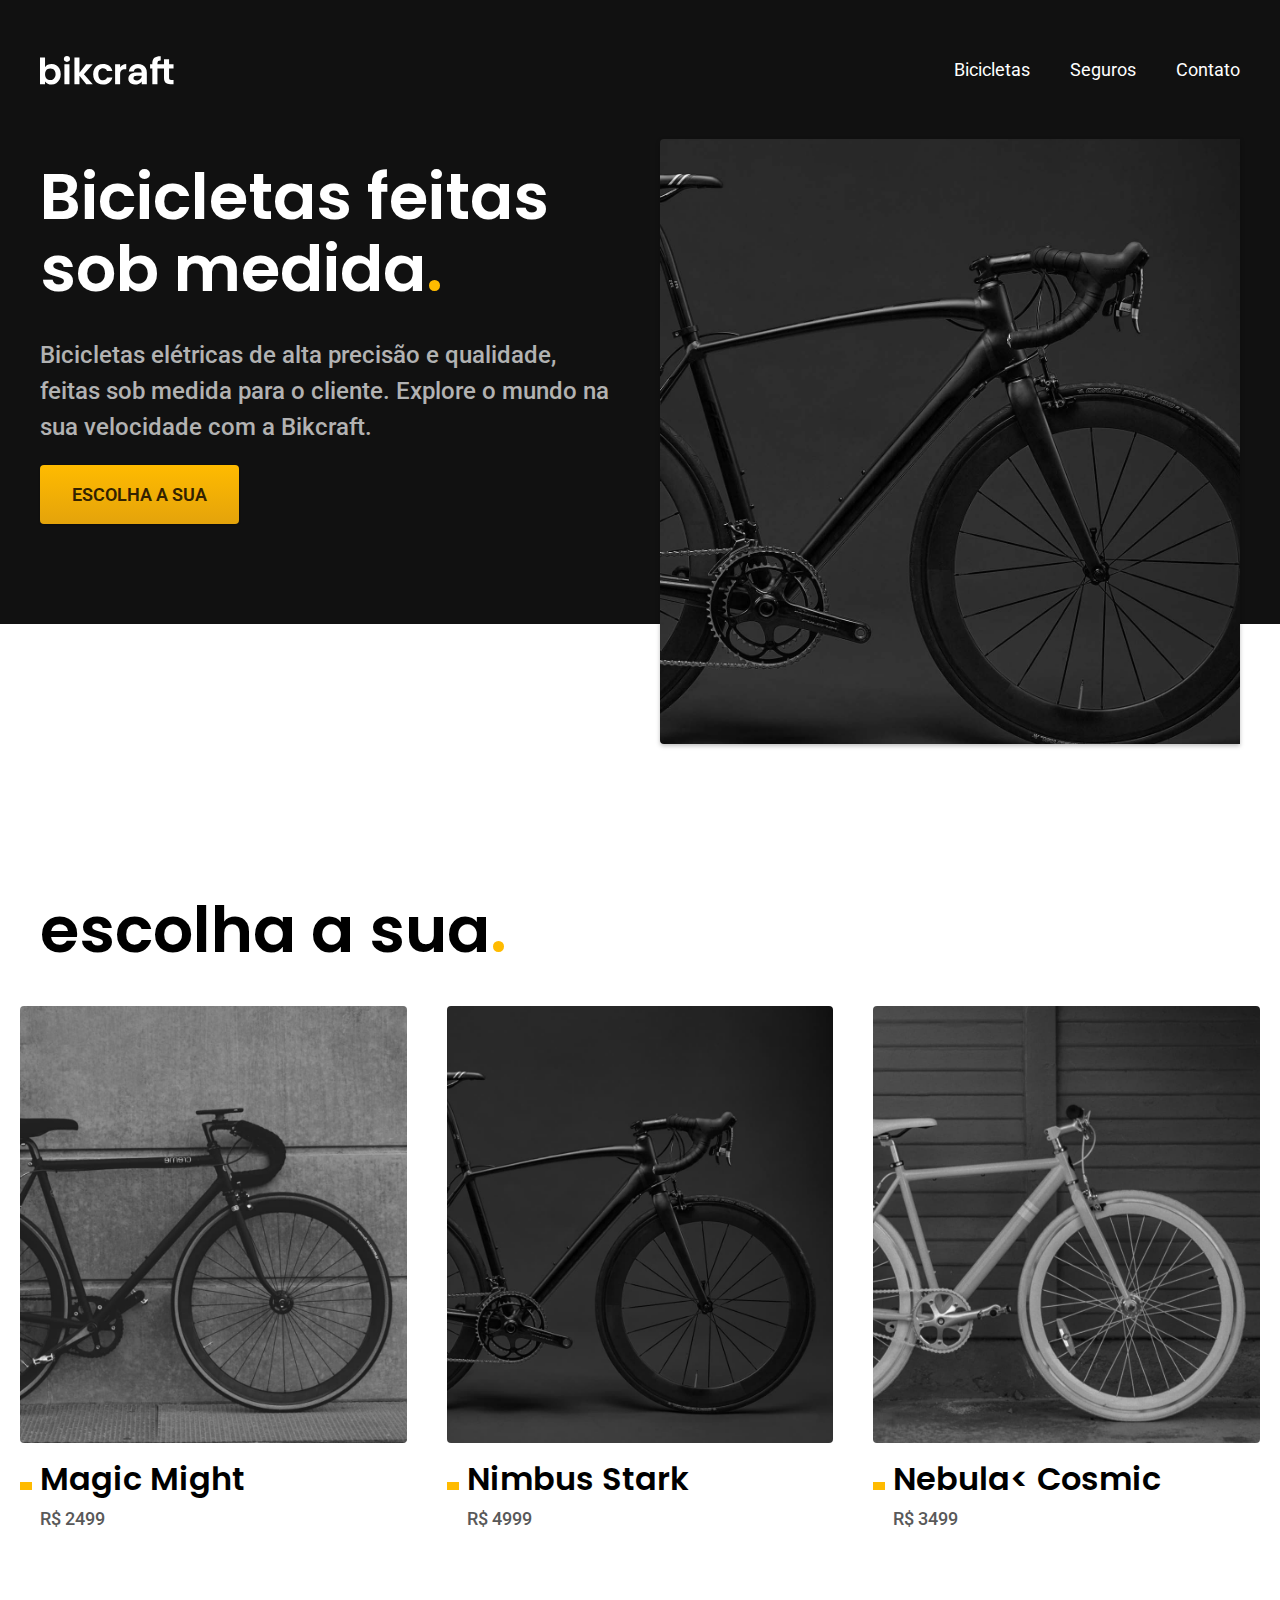
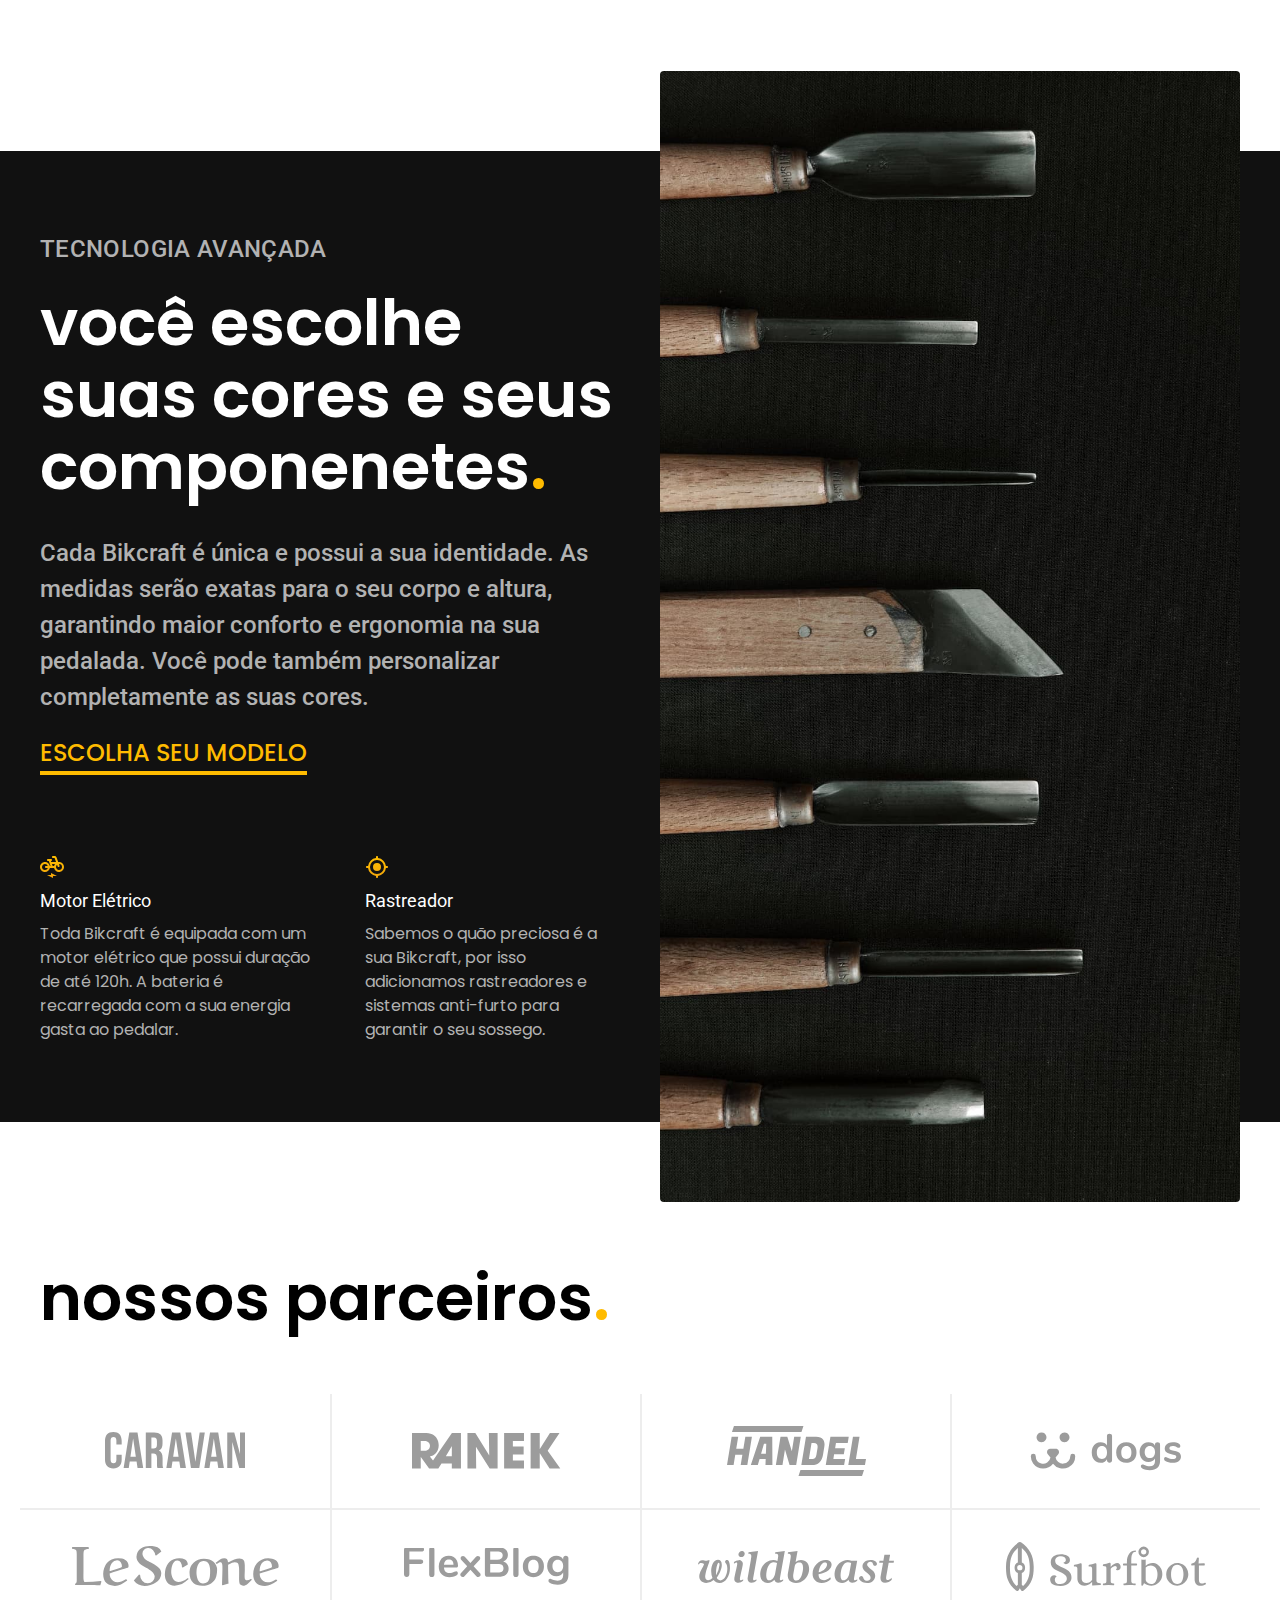
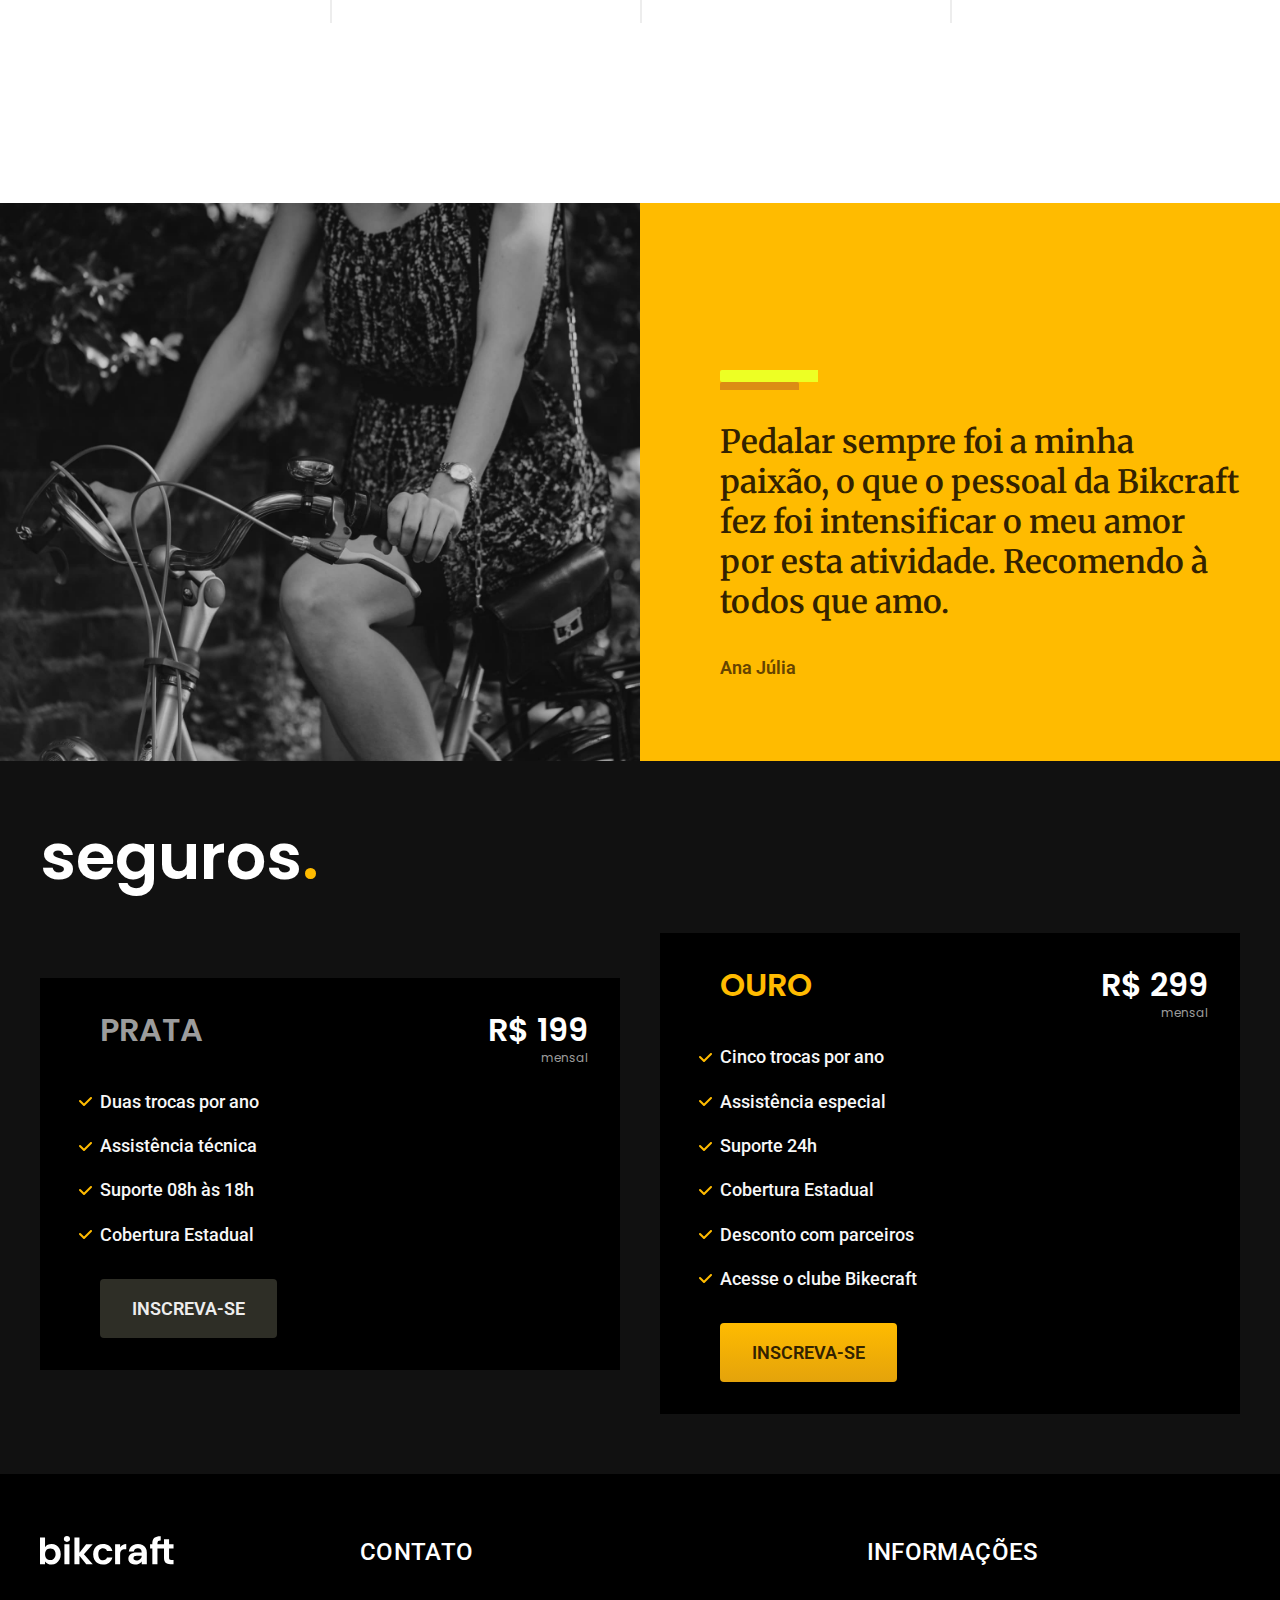
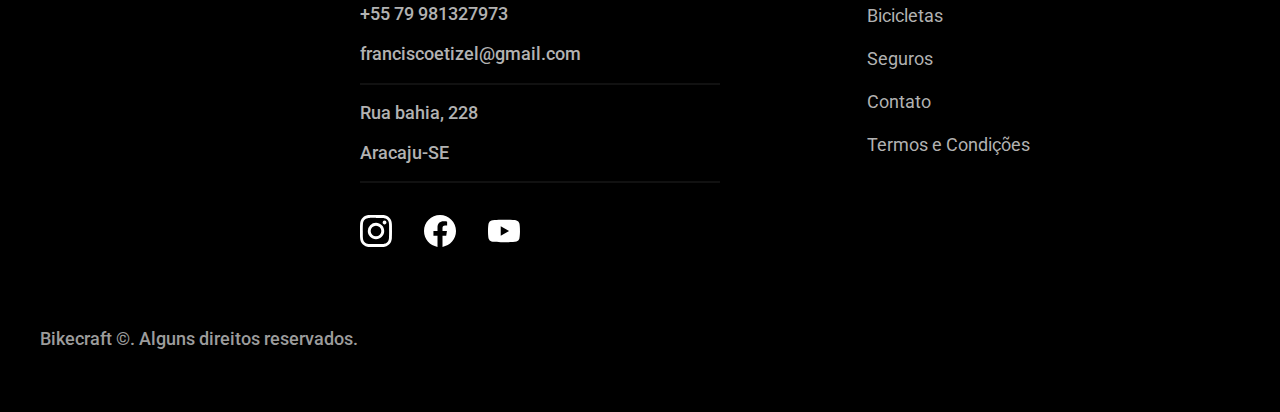
==== index.html @ a9f269d3 "bicicletas" ====
<DOCTYPE html>
  <html lang="pt-br">

  <head>
    <meta name="viewport" content="width=device-width, initial-scale 1.0">
    <meta http-equiv="Content-Type" content="text/html;charset=UTF-8">
    <title>Bickcraft - Bicicletas Elétricas</title>
    <meta name="description" content="Bicicletas elétricas de alta precisão e qualidade feitas sob medidas do cliente. Explore o mundo em alta velocidade com a Bickcraft">
    <link rel="preconnect" href="https://fonts.googleapis.com">
    <link rel="preconnect" href="https://fonts.gstatic.com" crossorigin>
    <link href="https://fonts.googleapis.com/css2?family=Fira+Sans&family=Merriweather:ital,wght@1,900&family=Poppins:wght@400;500;600&family=Roboto+Serif:ital,opsz@1,8..144&family=Roboto:wght@400;500&display=swap" rel="stylesheet">
    <link rel="stylesheet" href="./css/style.css">

  </head>

  <body>
    <header class="header-bg">
      <div class="container header">
        <a href="./" class="logo"> <img src="./img/bikcraft.svg" alt="Bickcraft Logo"> </a>
        <nav aria-label="primaria">
          <ul class="header-menu font-1-m cor-0">
            <li><a href="./bicicletas.html">Bicicletas</a></li>
            <li><a href="./seguros. html">Seguros</a></li>
            <li><a href="./contato.html">Contato</a></li>
          </ul>
      </div>
      </nav>
    </header>
    <main class="introducao-bg color-0 font-1-m">
      <div class="container introducao">
        <div class="introducao-conteudo">
          <h1 class="font-1-xxl color-0">Bicicletas feitas sob medida<span class="color-a1">.</span></h1>
          <p class="font-2-l color-5">Bicicletas elétricas de alta precisão e qualidade, feitas sob medida para o cliente. Explore o mundo na sua velocidade com a Bikcraft.</p>

          <a class="botao" href="./bicicletas.html">Escolha a sua</a>
        </div>
        <div>
          <img src="./img/fotos/introducao.jpg" alt="Bicileta eletrica preta">
        </div>
      </div>



    </main>
    <article class="bicicletas-lista">
      <h2 class="container font-1-xxl">escolha a sua<span class="color-a1">.</span></h2>

      <ul class="bicicletas-lista-itemns">
        <li>
          <a href="./css/biciletas/magic.html">
            <img src="./img/bicicletas/magic-home.jpg" alt="Bicicleta preta">
            <h3 class="font-1-xl">Magic Might</h3>
            <span class="font-2-m color-8">R$ 2499</span>
          </a>
        </li>
        <li>
          <a href="./css/biciletas/nimbus.html">
            <img src="./img/bicicletas/nimbus-home.jpg" alt="Bicicleta preta">
            <h3 class="font-1-xl">Nimbus Stark</h3>
            <span class="font-2-m color-8">R$ 4999</span>
          </a>
        </li>
        <li>
          <a href="./css/biciletas/nebula.html">
            <img src="./img/bicicletas/nebula-home.jpg" alt="Bicicleta cinza">
            <h3 class="font-1-xl">Nebula< Cosmic </h3>
                <span class="font-2-m color-8">R$ 3499</span>
          </a>
        </li>

      </ul>
    </article>

    <article class="tecnologia-bg">
      <div class="tecnologia container">
        <div class="tecnologia-conteudo">
          <span class="font-2-l-b color-5">TECNOLOGIA AVANÇADA</span>
          <h2 class="font-1-xxl color-0">você escolhe suas cores e seus componenetes<span class="color-a1">.</span></h2>
          <p class="font-2-l color-5">Cada Bikcraft é única e possui a sua identidade. As medidas serão exatas para o seu corpo e altura, garantindo maior conforto e ergonomia na sua pedalada. Você pode também personalizar completamente as suas cores.
          </p>

          <a class="link" href="./bicicletas-modelo.html">Escolha seu Modelo</a>
          <div class="tecnologia-vantagens">
            <div>
              <img src="./img/icones/eletrica.svg" alt="Elétrica">
              <h3 class="font-1-m color-0">Motor Elétrico</h3>
              <p class="font-2-s color-5">Toda Bikcraft é equipada com um motor elétrico que possui duração de até 120h.
                A bateria é recarregada com a sua energia gasta ao pedalar.</p>
            </div>
            <div>
              <img src="./img/icones/rastreador.svg" alt="Rastreador">
              <h3 class="font-1-m color-0">Rastreador</h3>
              <p class="font-2-s color-5">Sabemos o quão preciosa é a sua Bikcraft, por isso adicionamos rastreadores e sistemas anti-furto para garantir o seu sossego.</p>
            </div>
          </div>
        </div>

        <div class="tecnologia-imagem">
          <img src="./img/fotos/tecnologia.jpg" alt="Tecnologia">
        </div>
      </div>

    </article>

    <section class="parceiros" aria-label="Nossos Parceiros">
      <h2 class=" container font-1-xxl">nossos parceiros<span class="color-a1">.</span></h2>
      <ul>
        <li><img src="./img/parceiros/caravan.svg" alt="caravan"></li>
        <li><img src="./img/parceiros/ranek.svg" alt="caravan"></li>
        <li><img src="./img/parceiros/handel.svg" alt="caravan"></li>
        <li><img src="./img/parceiros/dogs.svg" alt="caravan"></li>
        <li><img src="./img/parceiros/lescone.svg" alt="caravan"></li>
        <li><img src="./img/parceiros/flexblog.svg" alt="caravan"></li>
        <li><img src="./img/parceiros/wildbeast.svg" alt="caravan"></li>
        <li><img src="./img/parceiros/surfbot.svg" alt="caravan"></li>
      </ul>
    </section>

    <section class="depoimento" aria-label="Depoimentos">

      <div>
        <img src="./img/fotos/depoimento.jpg" alt="pessoa pedalando">
      </div>

      <div class="depoimento-conteudo">
        <blockquote class="font-1-xl color-a5 ">
          <p>Pedalar sempre foi a minha paixão, o que o pessoal da Bikcraft fez foi intensificar o meu amor por esta atividade. Recomendo à todos que amo.</p>
        </blockquote>
        <span class="font-1-m-b color-a4">Ana Júlia</span>
      </div>
    </section>

    <article class="seguros-bg" aria-label="Seguros">
      <div class="seguros container">
        <h2 class="font-1-xxl color-0">seguros<span class="color-a1">.</span></h2>
        <div class="seguros-item">
          <h3 class="font-1-xl color-6">PRATA</h3>
          <span class="font-1-xl color-0">R$ 199<span class="font-1-xs color-6"> mensal</span></span>
          <ul class="font-2-m corlor-0">
            <li>Duas trocas por ano</li>
            <li>Assistência técnica</li>
            <li>Suporte 08h às 18h</li>
            <li>Cobertura Estadual</li>
          </ul>
          <a class="botao secundario" href="./orcamento.html">Inscreva-se</a>
        </div>

        <div class="seguros-item">
          <h3 class="font-1-xl color-a1">OURO</h3>
          <span class="font-1-xl color-0">R$ 299<span class="font-1-xs color-6"> mensal</span></span>
          <ul class="font-2-m corlor-0">
            <li>Cinco trocas por ano</li>
            <li>Assistência especial</li>
            <li>Suporte 24h</li>
            <li>Cobertura Estadual</li>
            <li>Desconto com parceiros</li>
            <li>Acesse o clube Bikecraft</li>
          </ul>
          <a class="botao" href="./orcamento.html">Inscreva-se</a>
        </div>
      </div>
    </article>


    <footer class="footer-bg">
      <div class="footer container">
        <img src="./img/bikcraft.svg" alt="Bikecraft">

        <div class="footer-contato">
          <h3 class="font-2-l-b color-0">Contato</h3>
          <ul class="font-2-m color-5">
            <li><a href="tel:+5579981327973">+55 79 981327973</a></li>
            <li><a href="mailto:franciscoetizel@gmail.com">franciscoetizel@gmail.com</a></li>
            <li>Rua bahia, 228</li>
            <li>Aracaju-SE</li>
          </ul>
          <div class="footer-redes">
            <a href="./">
              <img src="./img/redes/instagram.svg" alt="instagram">
            </a>
            <a href="./">
              <img src="./img/redes/facebook.svg" alt="facebook">
            </a>
            <a href="./">
              <img src="./img/redes/youtube.svg" alt="youtube">
            </a>
          </div>
        </div>

        <div class="footer-informacoes">
          <h3 class="font-2-l-b  color-0">Informações</h3>
          <nav>
            <ul class="font-1-m color-5">
              <li><a href="./bicicletas.html">Bicicletas</a></li>
              <li><a href="./seguros. html">Seguros</a></li>
              <li><a href="./contato.html">Contato</a></li>
              <li><a href="./termos.html">Termos e Condições</a></li>
            </ul>
          </nav>
        </div>
        <p class="footer-copy font-2-m color-6">Bikecraft ©. Alguns direitos reservados.</p>

      </div>
    </footer>
  </body>


  </html>
---- css/style.css ----
/* Bicicletas */
@import "./biciletas/bicicletas-lista.css";
@import "./biciletas/bicicletas.css";

/* Global */
@import "./global/global.css";
@import "./global/header.css";
@import "./global/footer.css";

/* Home */
@import "./home/introducao.css";
@import "./home/tecnologia.css";
@import "./home/parceiros.css";
@import "./home/depoimento.css";

/* Utilidades */
@import "./utilidades/componentes.css";
@import "./utilidades/cores.css";
@import "./utilidades/tipografia.css";

/* Seguros */

@import "./seguros/seguros.css";

/* TERMOS E CONDIÇÕES */

@import "./termos/termos.css";
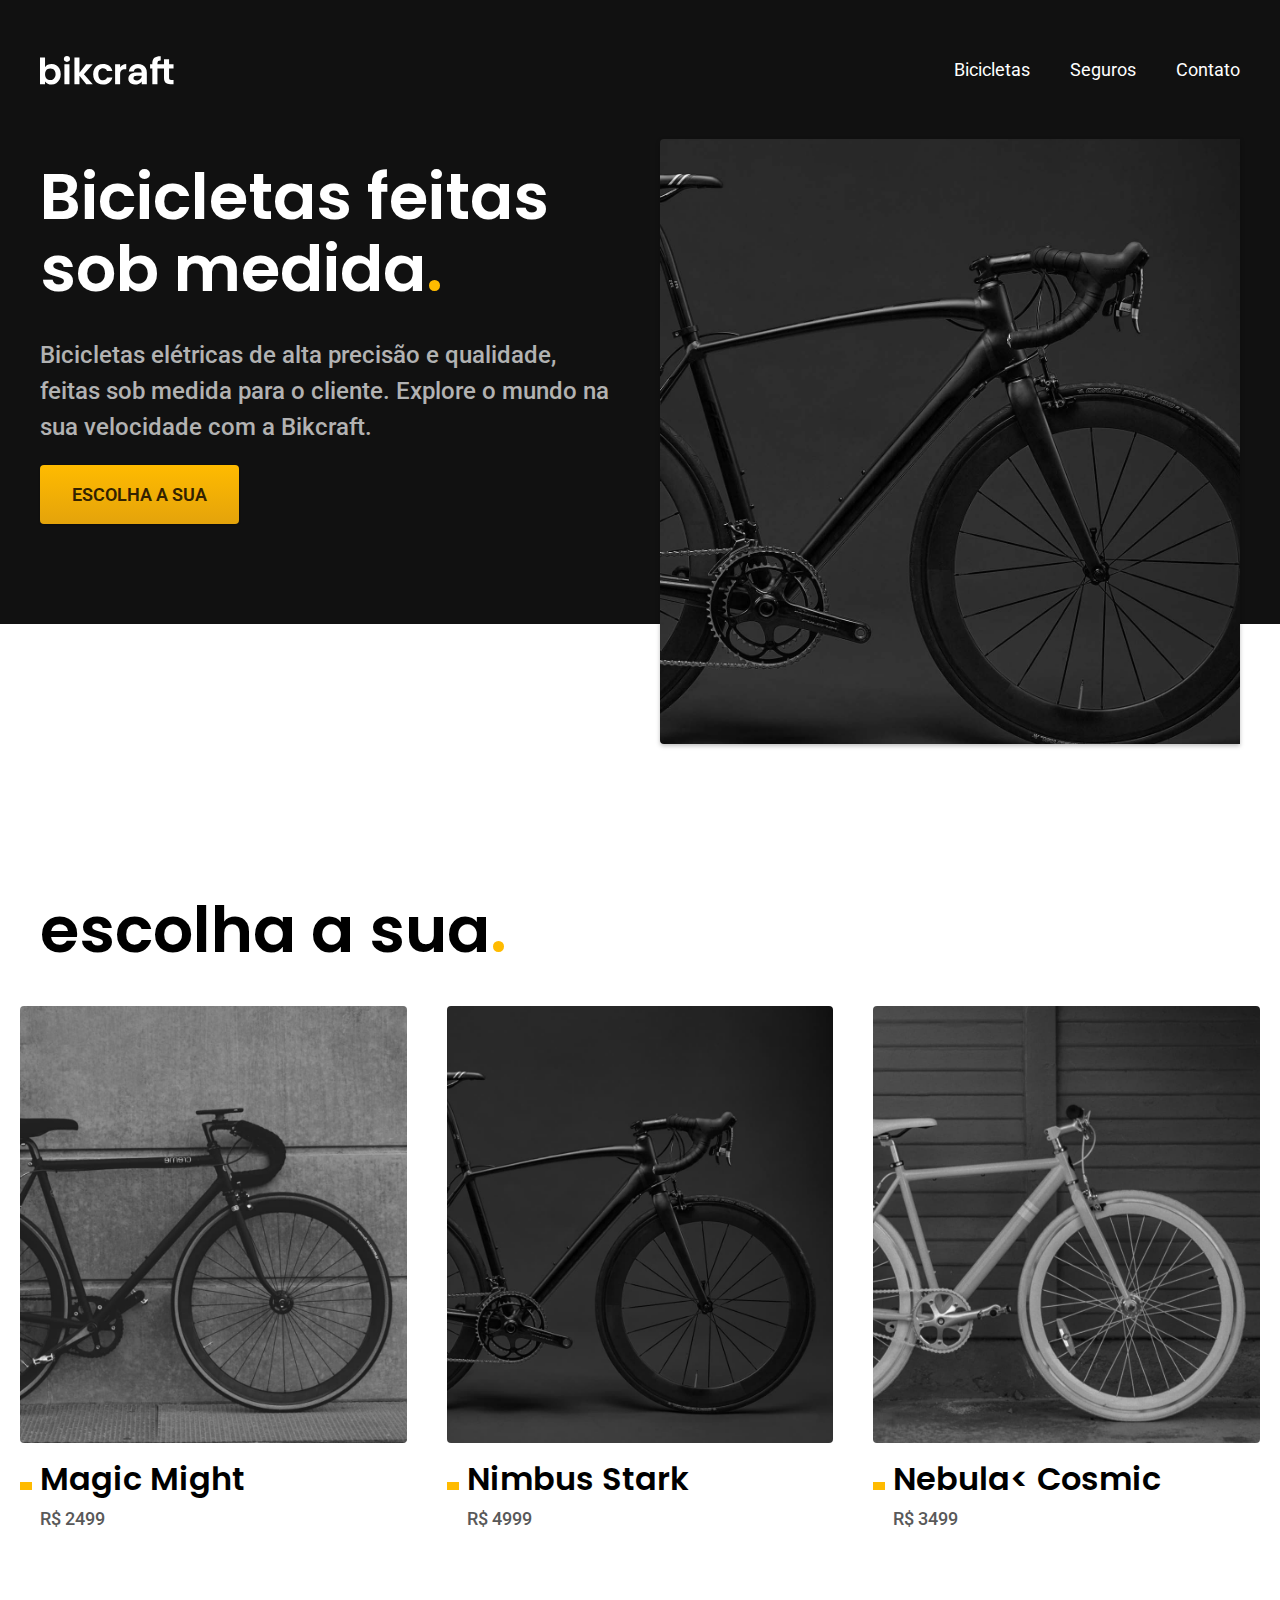
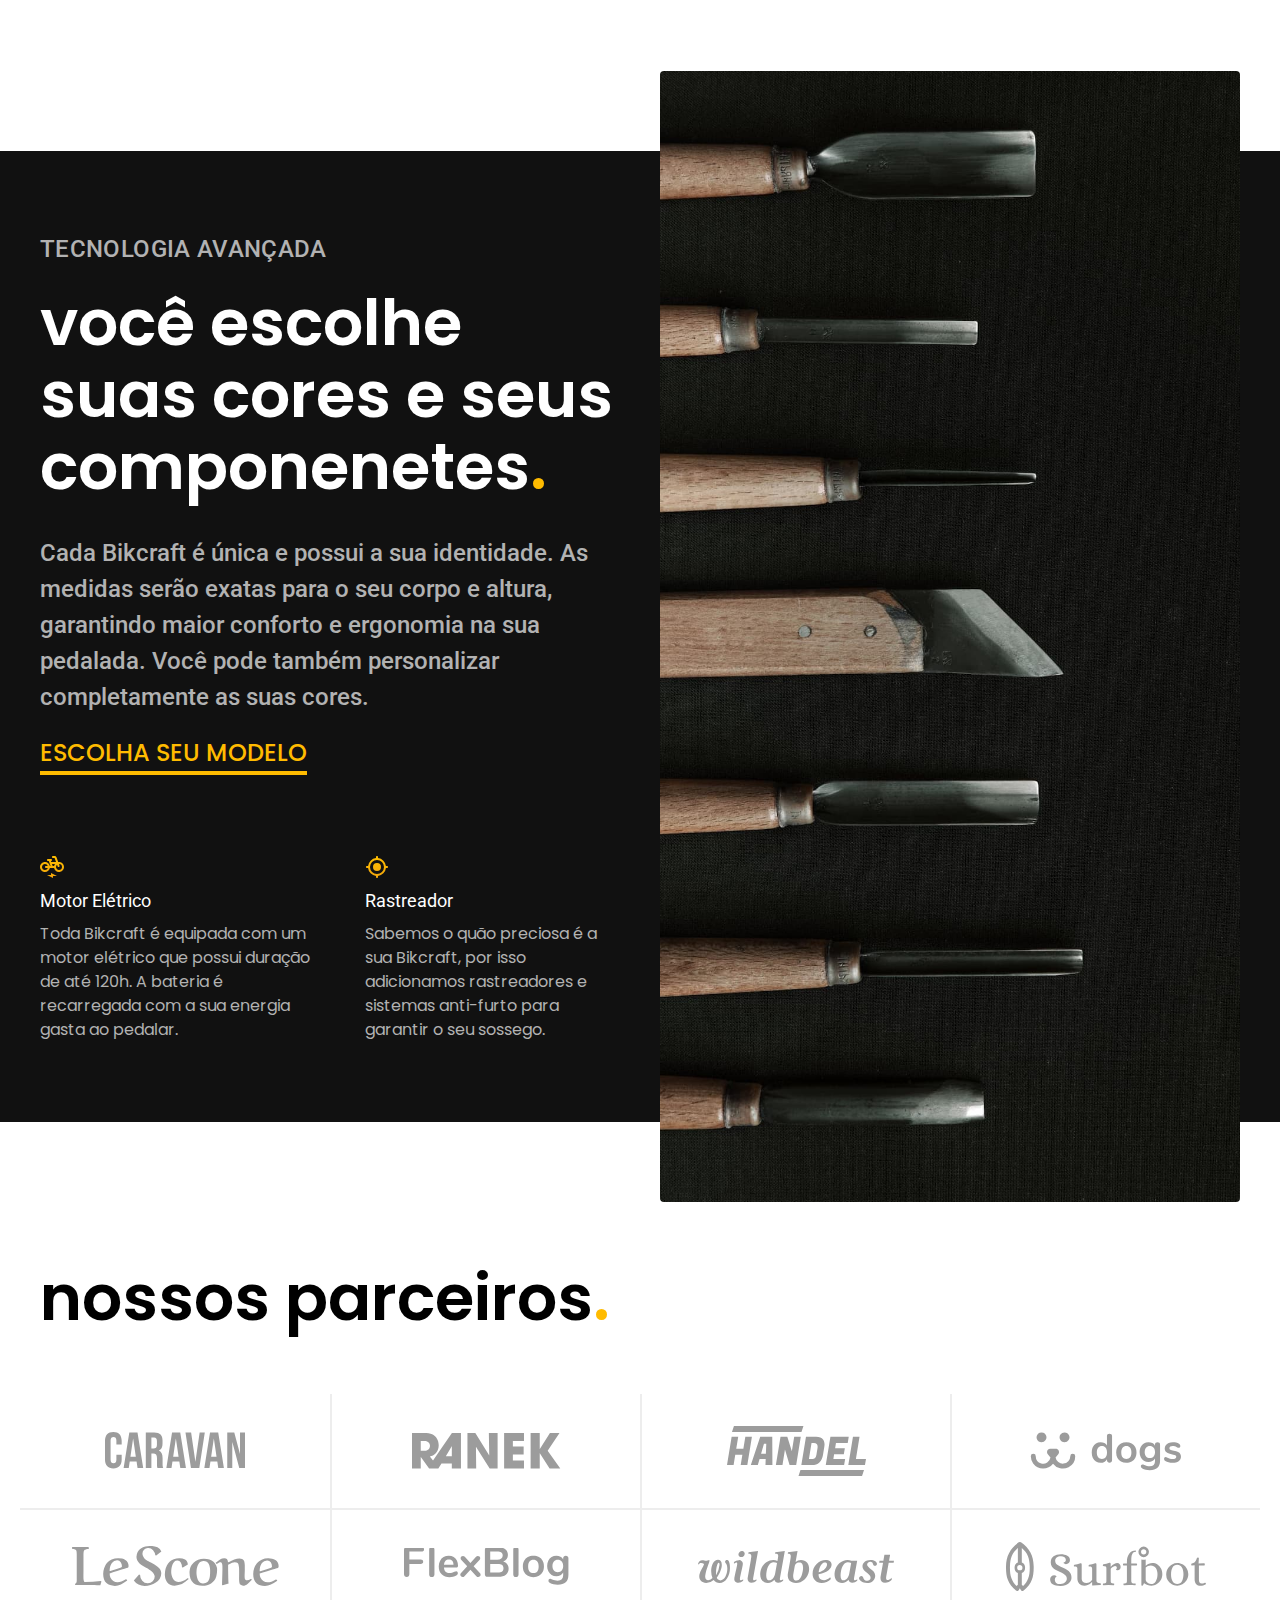
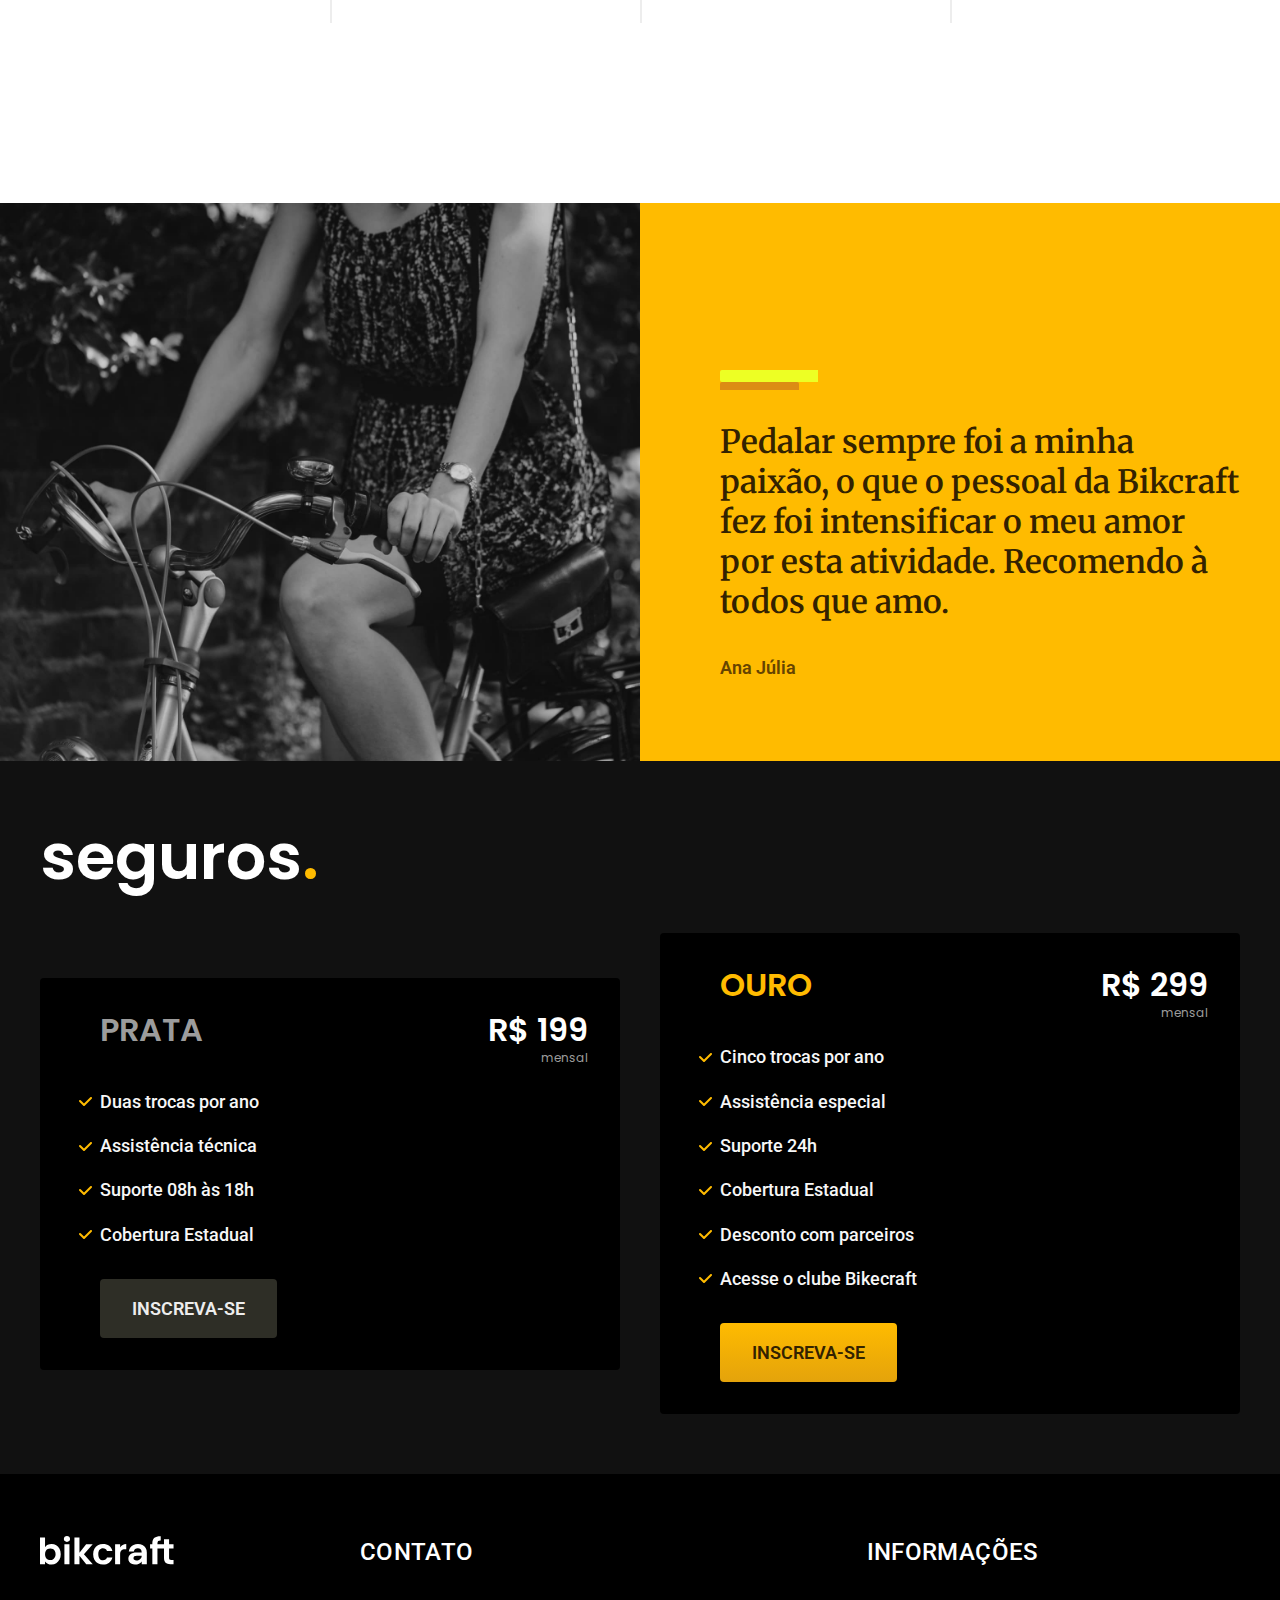
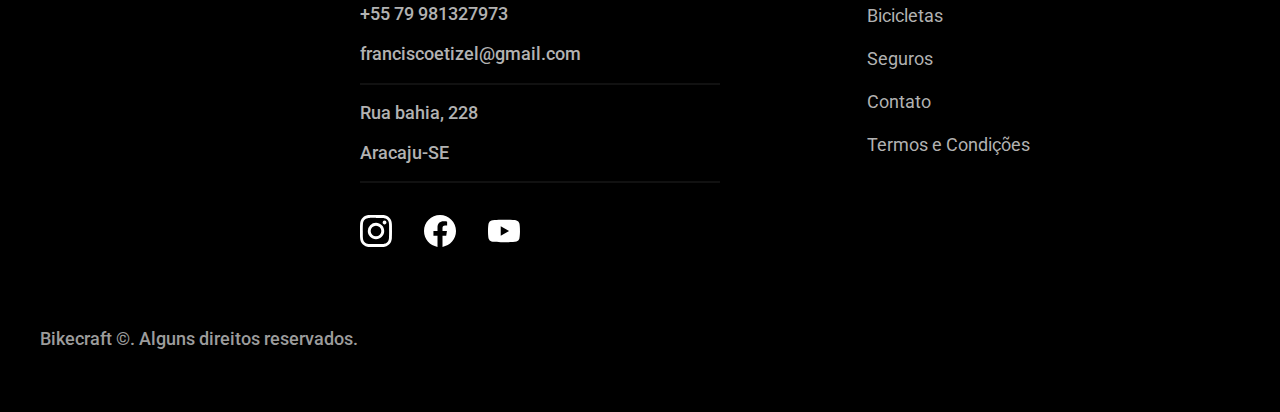
==== commit 45bf4e08: "bicicleta" ====
--- a/index.html
+++ b/index.html
@@ -20,7 +20,7 @@
         <nav aria-label="primaria">
           <ul class="header-menu font-1-m cor-0">
             <li><a href="./bicicletas.html">Bicicletas</a></li>
-            <li><a href="./seguros. html">Seguros</a></li>
+            <li><a href="./seguros.html">Seguros</a></li>
             <li><a href="./contato.html">Contato</a></li>
           </ul>
       </div>
--- a/css/style.css
+++ b/css/style.css
@@ -21,6 +21,8 @@
 /* Seguros */
 
 @import "./seguros/seguros.css";
+@import "./seguros/vantagens.css";
+@import "./seguros/perguntas.css";
 
 /* TERMOS E CONDIÇÕES */
 
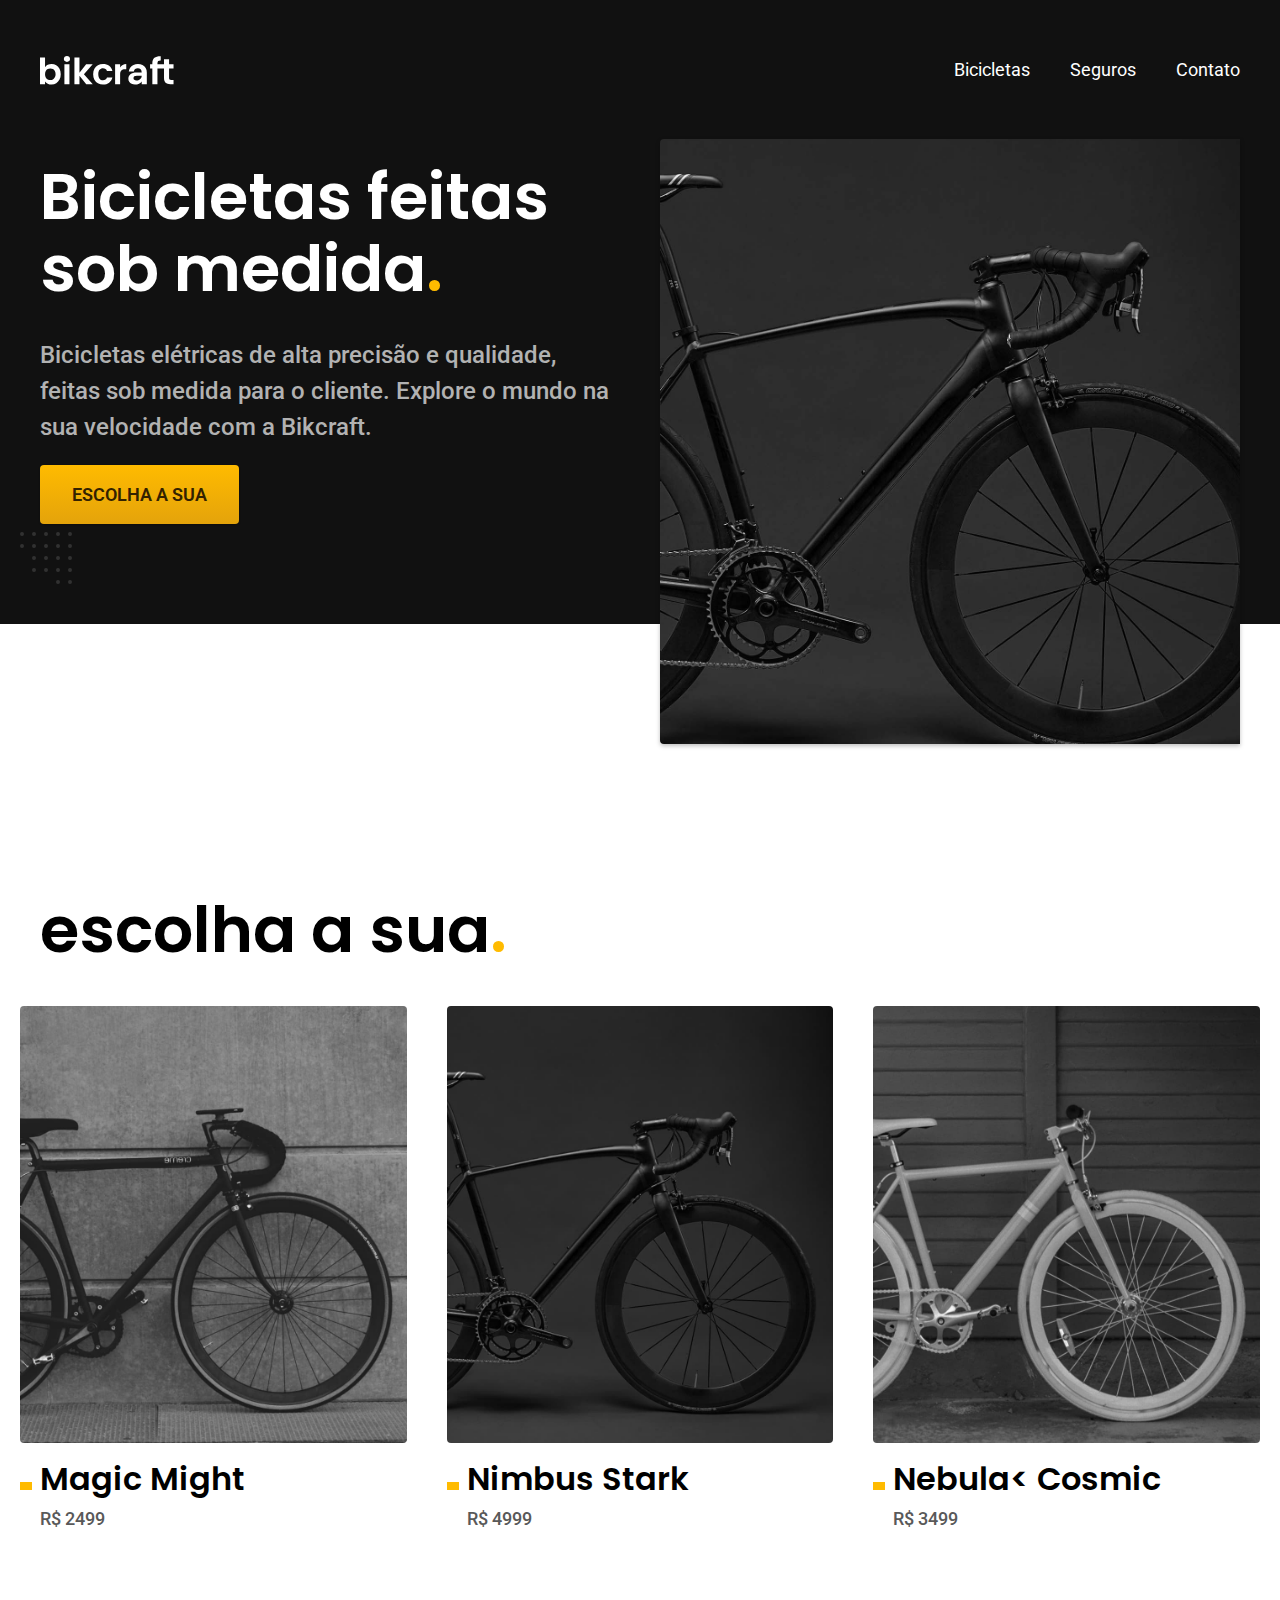
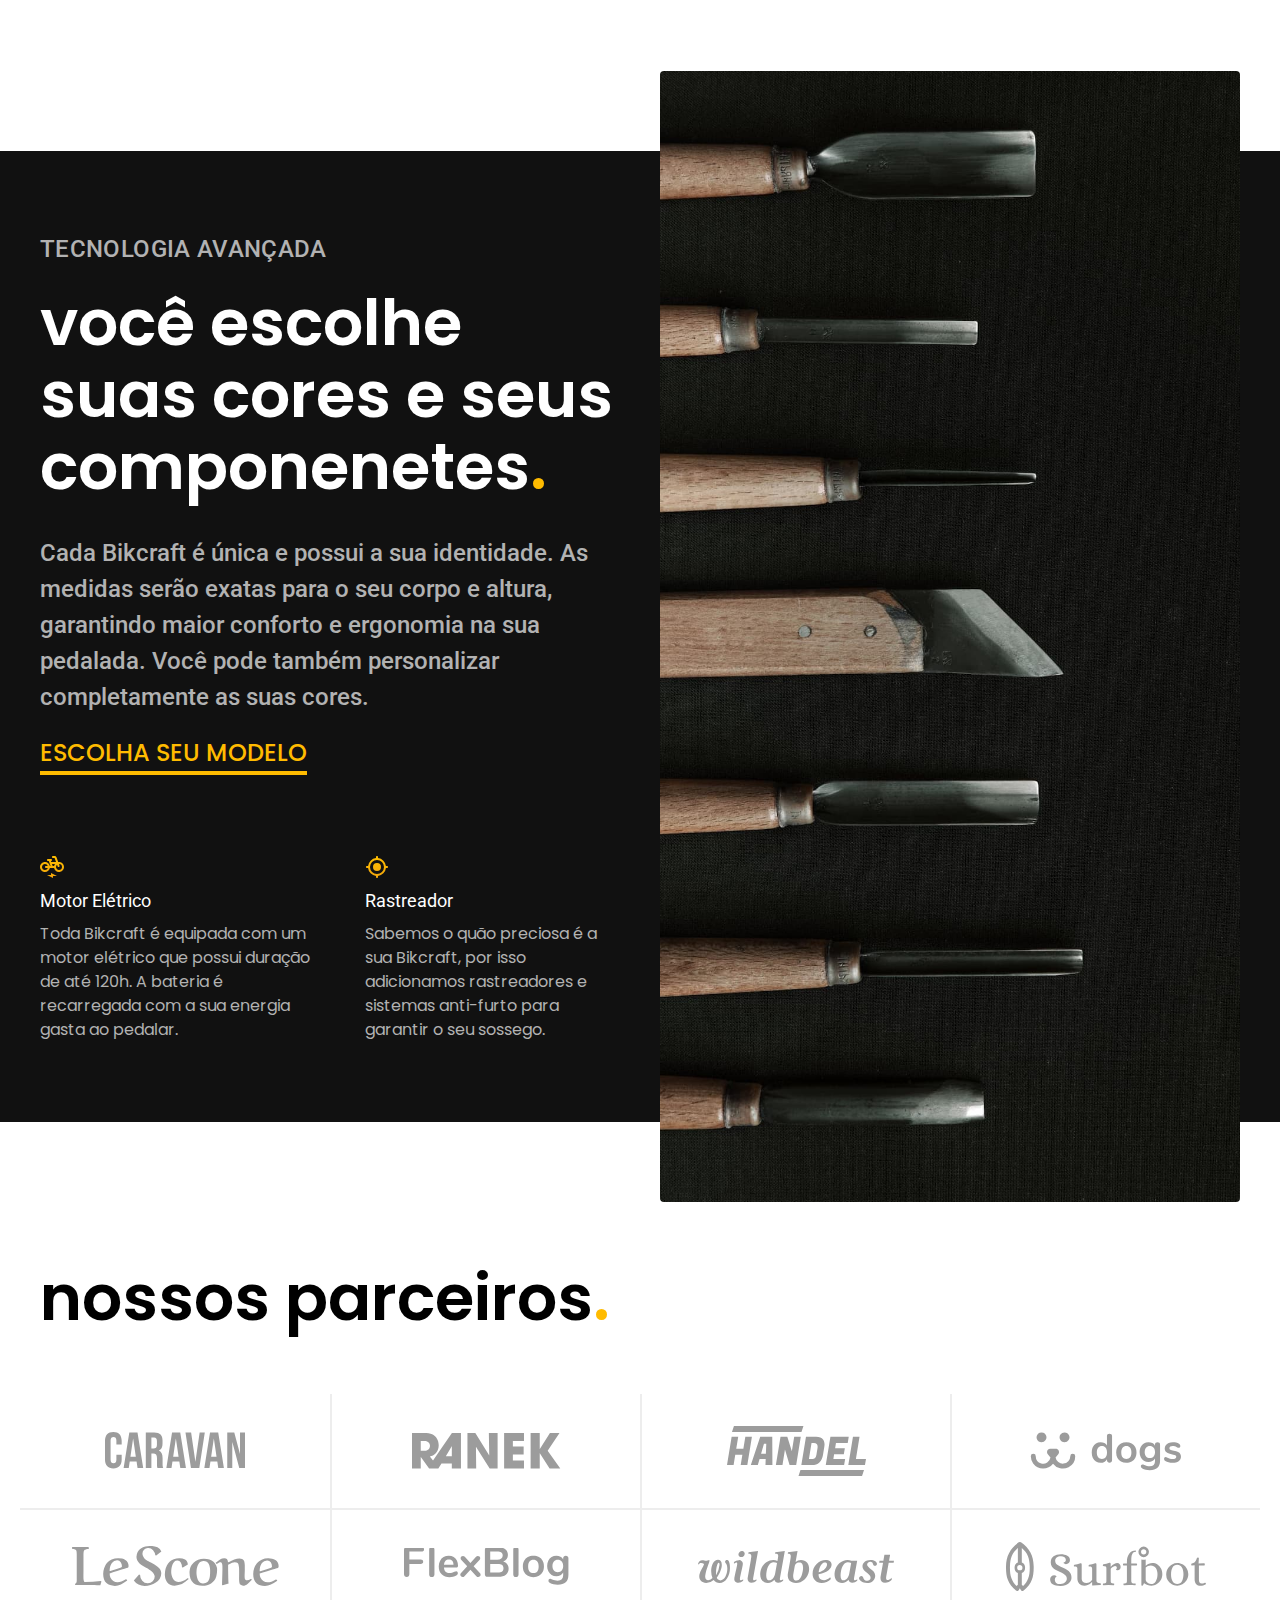
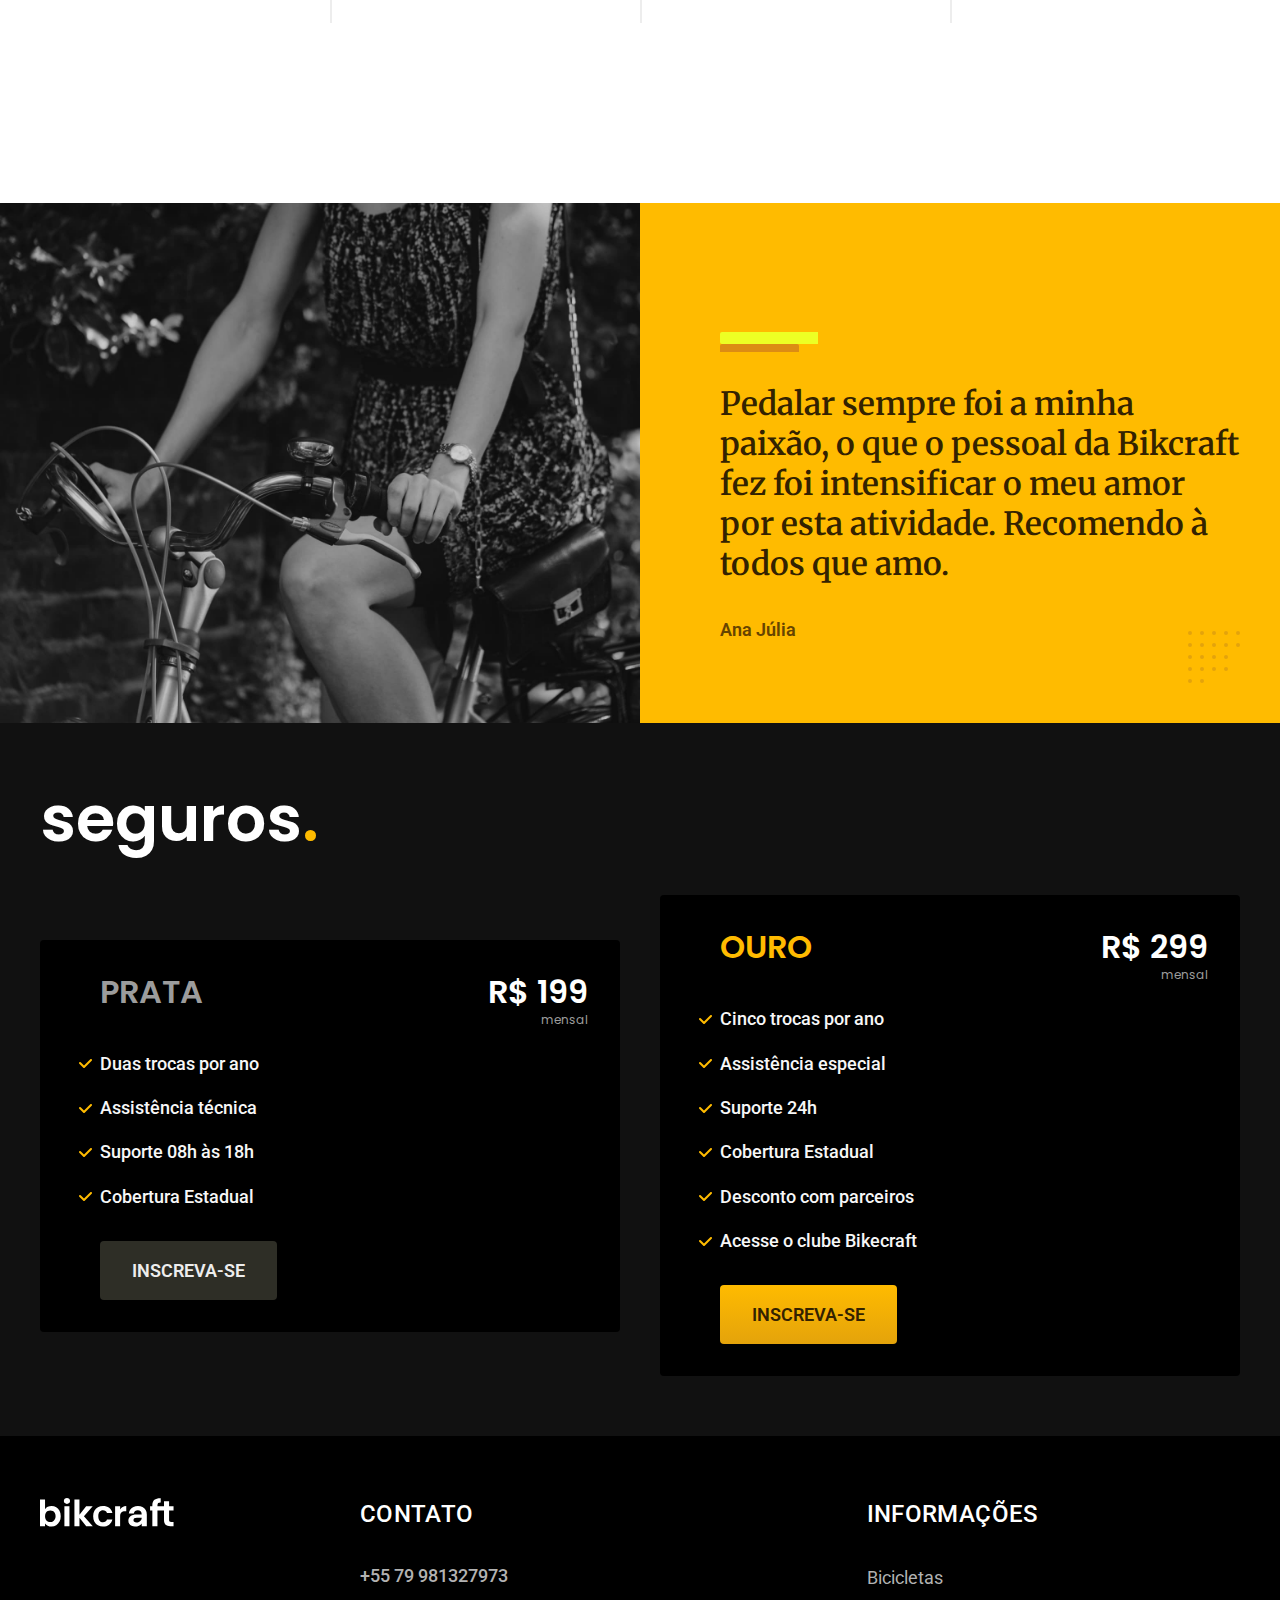
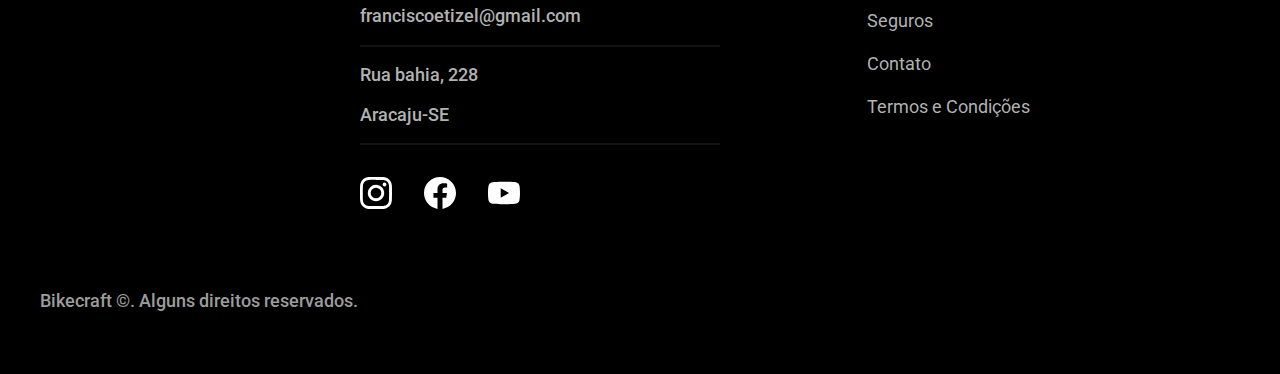
==== commit eeaa0a97: "detalhes_2" ====
--- a/index.html
+++ b/index.html
@@ -9,6 +9,8 @@
     <link rel="preconnect" href="https://fonts.googleapis.com">
     <link rel="preconnect" href="https://fonts.gstatic.com" crossorigin>
     <link href="https://fonts.googleapis.com/css2?family=Fira+Sans&family=Merriweather:ital,wght@1,900&family=Poppins:wght@400;500;600&family=Roboto+Serif:ital,opsz@1,8..144&family=Roboto:wght@400;500&display=swap" rel="stylesheet">
+
+    <link rel="preload" href="./css/style.css" as="style">
     <link rel="stylesheet" href="./css/style.css">
 
   </head>
@@ -16,7 +18,7 @@
   <body>
     <header class="header-bg">
       <div class="container header">
-        <a href="./" class="logo"> <img src="./img/bikcraft.svg" alt="Bickcraft Logo"> </a>
+        <a href="./" class="logo"> <img src="./img/bikcraft.svg" width="136" height="32" alt="Bickcraft Logo"> </a>
         <nav aria-label="primaria">
           <ul class="header-menu font-1-m cor-0">
             <li><a href="./bicicletas.html">Bicicletas</a></li>
@@ -34,9 +36,11 @@
 
           <a class="botao" href="./bicicletas.html">Escolha a sua</a>
         </div>
-        <div>
-          <img src="./img/fotos/introducao.jpg" alt="Bicileta eletrica preta">
-        </div>
+        <picture>
+          <source media='(max-width: 800px)' srcset="./img/bicicletas/nimbus.jpg">
+          <img src="./img/fotos/introducao.jpg" width="1280" height="1600" alt="Bicileta eletrica preta">
+        </picture>
+
       </div>
 
 
@@ -48,21 +52,21 @@
       <ul class="bicicletas-lista-itemns">
         <li>
           <a href="./css/biciletas/magic.html">
-            <img src="./img/bicicletas/magic-home.jpg" alt="Bicicleta preta">
+            <img src="./img/bicicletas/magic-home.jpg" width="920" height="1040" alt="Bicicleta preta">
             <h3 class="font-1-xl">Magic Might</h3>
             <span class="font-2-m color-8">R$ 2499</span>
           </a>
         </li>
         <li>
           <a href="./css/biciletas/nimbus.html">
-            <img src="./img/bicicletas/nimbus-home.jpg" alt="Bicicleta preta">
+            <img src="./img/bicicletas/nimbus-home.jpg" width="920" height="1040" alt="Bicicleta preta">
             <h3 class="font-1-xl">Nimbus Stark</h3>
             <span class="font-2-m color-8">R$ 4999</span>
           </a>
         </li>
         <li>
           <a href="./css/biciletas/nebula.html">
-            <img src="./img/bicicletas/nebula-home.jpg" alt="Bicicleta cinza">
+            <img src="./img/bicicletas/nebula-home.jpg" width="920" height="1040" alt="Bicicleta cinza">
             <h3 class="font-1-xl">Nebula< Cosmic </h3>
                 <span class="font-2-m color-8">R$ 3499</span>
           </a>
@@ -82,13 +86,13 @@
           <a class="link" href="./bicicletas-modelo.html">Escolha seu Modelo</a>
           <div class="tecnologia-vantagens">
             <div>
-              <img src="./img/icones/eletrica.svg" alt="Elétrica">
+              <img src="./img/icones/eletrica.svg" width="24" height="24" alt="Elétrica">
               <h3 class="font-1-m color-0">Motor Elétrico</h3>
               <p class="font-2-s color-5">Toda Bikcraft é equipada com um motor elétrico que possui duração de até 120h.
                 A bateria é recarregada com a sua energia gasta ao pedalar.</p>
             </div>
             <div>
-              <img src="./img/icones/rastreador.svg" alt="Rastreador">
+              <img src="./img/icones/rastreador.svg" width="24" height="24" alt="Rastreador">
               <h3 class="font-1-m color-0">Rastreador</h3>
               <p class="font-2-s color-5">Sabemos o quão preciosa é a sua Bikcraft, por isso adicionamos rastreadores e sistemas anti-furto para garantir o seu sossego.</p>
             </div>
@@ -96,7 +100,7 @@
         </div>
 
         <div class="tecnologia-imagem">
-          <img src="./img/fotos/tecnologia.jpg" alt="Tecnologia">
+          <img src="./img/fotos/tecnologia.jpg" width="1200" height="1920" alt="Tecnologia">
         </div>
       </div>
 
@@ -105,21 +109,21 @@
     <section class="parceiros" aria-label="Nossos Parceiros">
       <h2 class=" container font-1-xxl">nossos parceiros<span class="color-a1">.</span></h2>
       <ul>
-        <li><img src="./img/parceiros/caravan.svg" alt="caravan"></li>
-        <li><img src="./img/parceiros/ranek.svg" alt="caravan"></li>
-        <li><img src="./img/parceiros/handel.svg" alt="caravan"></li>
-        <li><img src="./img/parceiros/dogs.svg" alt="caravan"></li>
-        <li><img src="./img/parceiros/lescone.svg" alt="caravan"></li>
-        <li><img src="./img/parceiros/flexblog.svg" alt="caravan"></li>
-        <li><img src="./img/parceiros/wildbeast.svg" alt="caravan"></li>
-        <li><img src="./img/parceiros/surfbot.svg" alt="caravan"></li>
+        <li><img src="./img/parceiros/caravan.svg" width="140" height="38" alt="caravan"></li>
+        <li><img src="./img/parceiros/ranek.svg" width="149" height="36" alt="caravan"></li>
+        <li><img src="./img/parceiros/handel.svg" width="139" height="50" alt="caravan"></li>
+        <li><img src="./img/parceiros/dogs.svg" width="152" height="39" alt="caravan"></li>
+        <li><img src="./img/parceiros/lescone.svg" width="208" height="41" alt="caravan"></li>
+        <li><img src="./img/parceiros/flexblog.svg" width="165" height="38" alt="caravan"></li>
+        <li><img src="./img/parceiros/wildbeast.svg" width="196" height="34" alt="caravan"></li>
+        <li><img src="./img/parceiros/surfbot.svg" width="200" height="49" alt="caravan"></li>
       </ul>
     </section>
 
     <section class="depoimento" aria-label="Depoimentos">
 
       <div>
-        <img src="./img/fotos/depoimento.jpg" alt="pessoa pedalando">
+        <img src="./img/fotos/depoimento.jpg" width="1560" height="1360" alt="pessoa pedalando">
       </div>
 
       <div class="depoimento-conteudo">
@@ -164,7 +168,7 @@
 
     <footer class="footer-bg">
       <div class="footer container">
-        <img src="./img/bikcraft.svg" alt="Bikecraft">
+        <img src="./img/bikcraft.svg" width="136" height="32" alt="Bikecraft">
 
         <div class="footer-contato">
           <h3 class="font-2-l-b color-0">Contato</h3>
@@ -176,13 +180,13 @@
           </ul>
           <div class="footer-redes">
             <a href="./">
-              <img src="./img/redes/instagram.svg" alt="instagram">
+              <img src="./img/redes/instagram.svg" width="32" height="32" alt="instagram">
             </a>
             <a href="./">
-              <img src="./img/redes/facebook.svg" alt="facebook">
+              <img src="./img/redes/facebook.svg" width="32" height="32" alt="facebook">
             </a>
             <a href="./">
-              <img src="./img/redes/youtube.svg" alt="youtube">
+              <img src="./img/redes/youtube.svg" width="32" height="32" alt="youtube">
             </a>
           </div>
         </div>
--- a/css/style.css
+++ b/css/style.css
@@ -1,6 +1,10 @@
 /* Bicicletas */
 @import "./biciletas/bicicletas-lista.css";
 @import "./biciletas/bicicletas.css";
+
+/* Bicicleta */
+@import "./bicicleta/bicicleta.css";
+@import "./bicicleta/seguro.css";
 
 /* Global */
 @import "./global/global.css";
@@ -13,8 +17,12 @@
 @import "./home/parceiros.css";
 @import "./home/depoimento.css";
 
+/* Orçamento */
+@import "./orcamento/orcamento.css";
+
 /* Utilidades */
 @import "./utilidades/componentes.css";
+@import "./utilidades/formulario.css";
 @import "./utilidades/cores.css";
 @import "./utilidades/tipografia.css";
 
@@ -24,6 +32,10 @@
 @import "./seguros/vantagens.css";
 @import "./seguros/perguntas.css";
 
+/* Contato */
+@import "./contato/contato.css";
+@import "./contato/lojas.css";
+
 /* TERMOS E CONDIÇÕES */
 
 @import "./termos/termos.css";
--- a/css/style.css
+++ b/css/style.css
@@ -1,6 +1,10 @@
 /* Bicicletas */
 @import "./biciletas/bicicletas-lista.css";
 @import "./biciletas/bicicletas.css";
+
+/* Bicicleta */
+@import "./bicicleta/bicicleta.css";
+@import "./bicicleta/seguro.css";
 
 /* Global */
 @import "./global/global.css";
@@ -13,8 +17,12 @@
 @import "./home/parceiros.css";
 @import "./home/depoimento.css";
 
+/* Orçamento */
+@import "./orcamento/orcamento.css";
+
 /* Utilidades */
 @import "./utilidades/componentes.css";
+@import "./utilidades/formulario.css";
 @import "./utilidades/cores.css";
 @import "./utilidades/tipografia.css";
 
@@ -24,6 +32,10 @@
 @import "./seguros/vantagens.css";
 @import "./seguros/perguntas.css";
 
+/* Contato */
+@import "./contato/contato.css";
+@import "./contato/lojas.css";
+
 /* TERMOS E CONDIÇÕES */
 
 @import "./termos/termos.css";
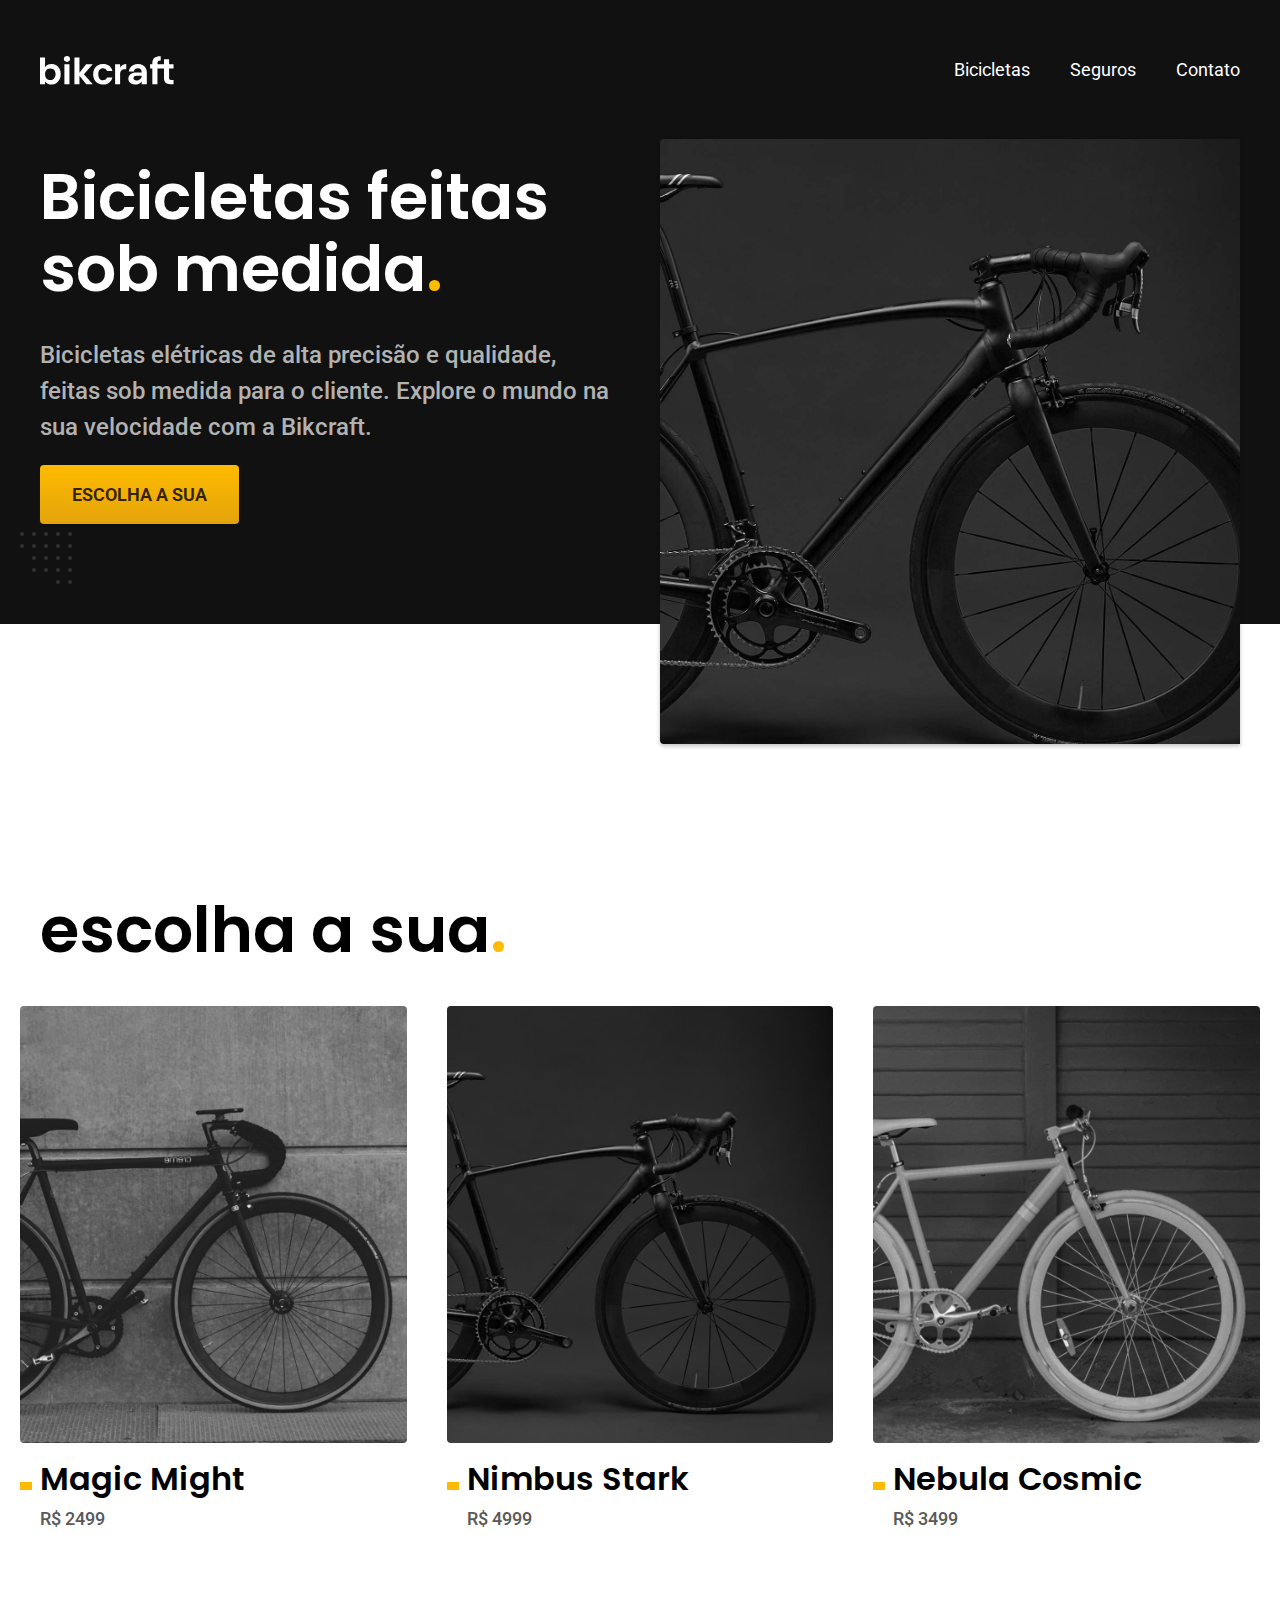
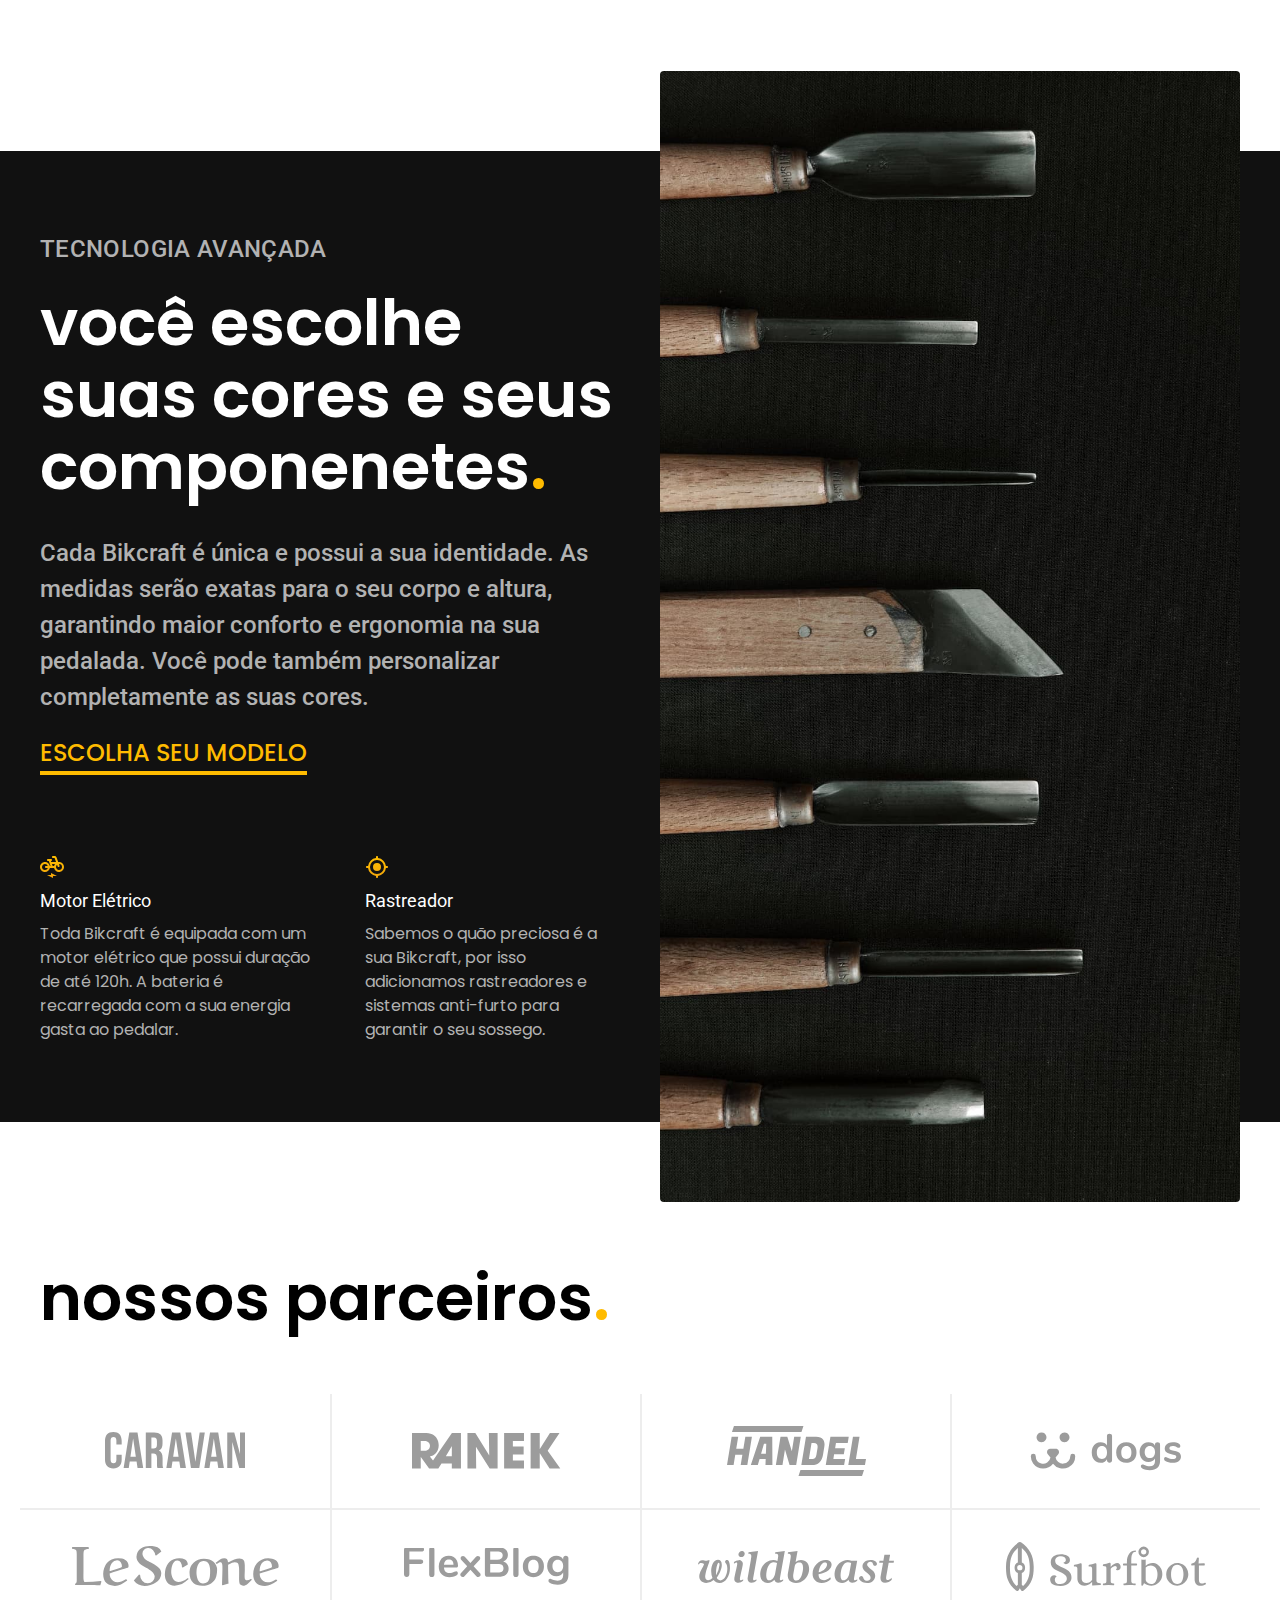
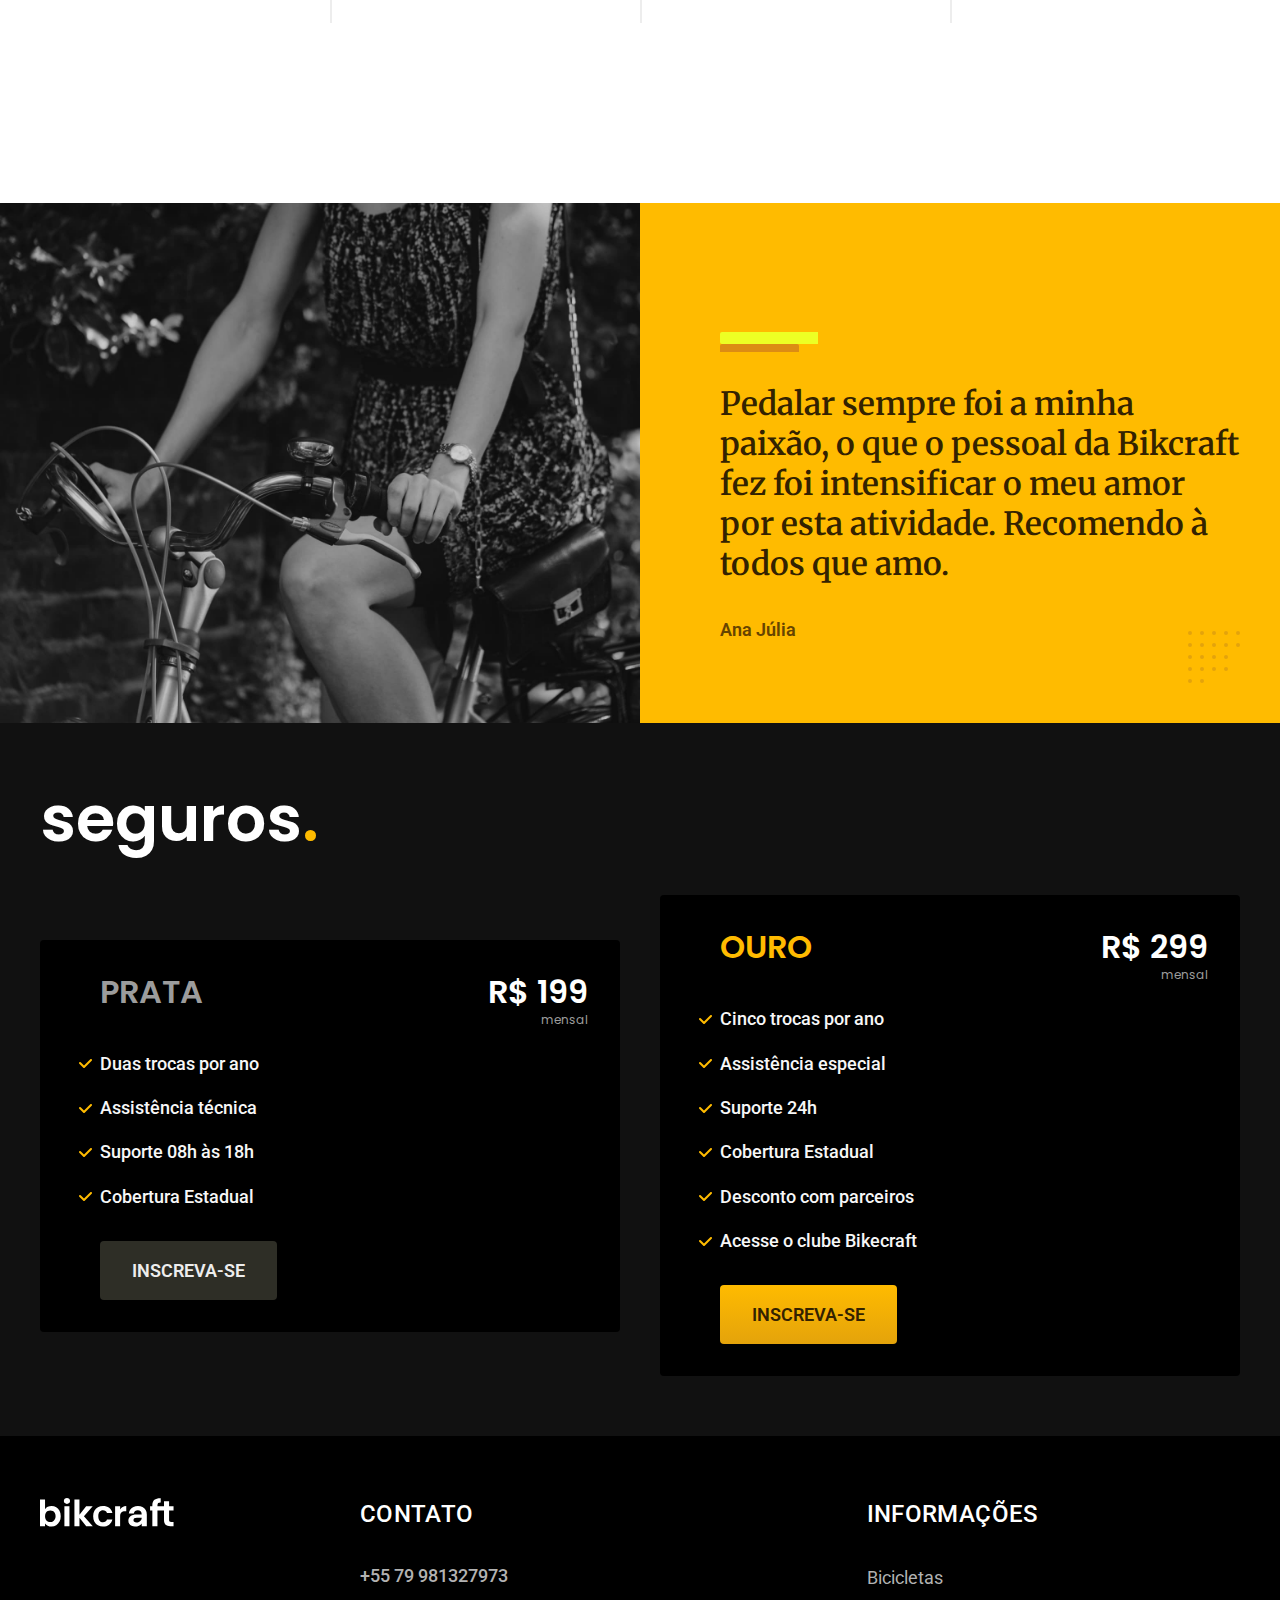
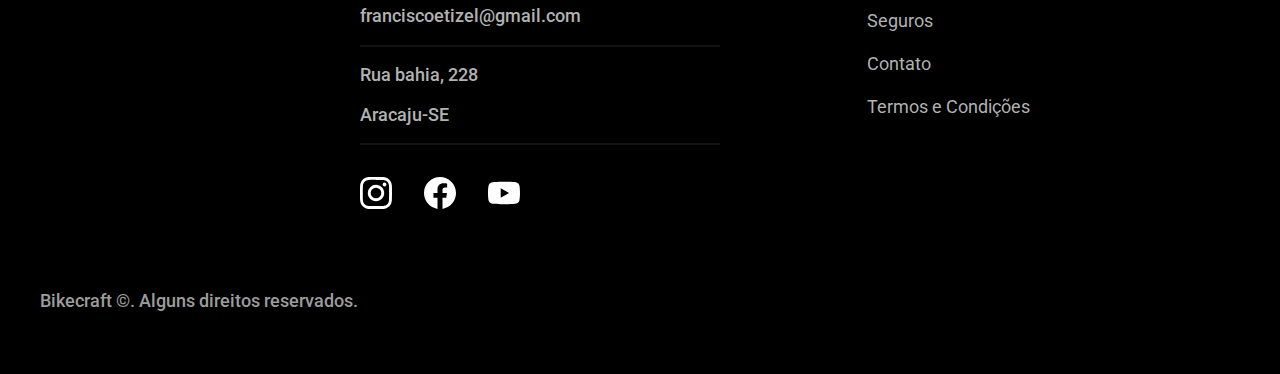
==== commit 5fba5afe: "links correção" ====
--- a/index.html
+++ b/index.html
@@ -51,24 +51,24 @@
 
       <ul class="bicicletas-lista-itemns">
         <li>
-          <a href="./css/biciletas/magic.html">
+          <a href="./bicicletas/magic.html">
             <img src="./img/bicicletas/magic-home.jpg" width="920" height="1040" alt="Bicicleta preta">
             <h3 class="font-1-xl">Magic Might</h3>
             <span class="font-2-m color-8">R$ 2499</span>
           </a>
         </li>
         <li>
-          <a href="./css/biciletas/nimbus.html">
+          <a href="./bicicletas/nimbus.html">
             <img src="./img/bicicletas/nimbus-home.jpg" width="920" height="1040" alt="Bicicleta preta">
             <h3 class="font-1-xl">Nimbus Stark</h3>
             <span class="font-2-m color-8">R$ 4999</span>
           </a>
         </li>
         <li>
-          <a href="./css/biciletas/nebula.html">
+          <a href="./bicicletas/nebula.html">
             <img src="./img/bicicletas/nebula-home.jpg" width="920" height="1040" alt="Bicicleta cinza">
-            <h3 class="font-1-xl">Nebula< Cosmic </h3>
-                <span class="font-2-m color-8">R$ 3499</span>
+            <h3 class="font-1-xl">Nebula Cosmic </h3>
+            <span class="font-2-m color-8">R$ 3499</span>
           </a>
         </li>
 
@@ -83,7 +83,7 @@
           <p class="font-2-l color-5">Cada Bikcraft é única e possui a sua identidade. As medidas serão exatas para o seu corpo e altura, garantindo maior conforto e ergonomia na sua pedalada. Você pode também personalizar completamente as suas cores.
           </p>
 
-          <a class="link" href="./bicicletas-modelo.html">Escolha seu Modelo</a>
+          <a class="link" href="./bicicletas.html">Escolha seu Modelo</a>
           <div class="tecnologia-vantagens">
             <div>
               <img src="./img/icones/eletrica.svg" width="24" height="24" alt="Elétrica">
@@ -196,7 +196,7 @@
           <nav>
             <ul class="font-1-m color-5">
               <li><a href="./bicicletas.html">Bicicletas</a></li>
-              <li><a href="./seguros. html">Seguros</a></li>
+              <li><a href="./seguros.html">Seguros</a></li>
               <li><a href="./contato.html">Contato</a></li>
               <li><a href="./termos.html">Termos e Condições</a></li>
             </ul>
@@ -206,6 +206,8 @@
 
       </div>
     </footer>
+
+    <script src="./js/script.js"></script>
   </body>
 
 
--- a/css/style.css
+++ b/css/style.css
@@ -1,6 +1,6 @@
 /* Bicicletas */
-@import "./biciletas/bicicletas-lista.css";
-@import "./biciletas/bicicletas.css";
+@import "./bicicletas/bicicletas-lista.css";
+@import "./bicicletas/bicicletas.css";
 
 /* Bicicleta */
 @import "./bicicleta/bicicleta.css";
--- a/css/style.css
+++ b/css/style.css
@@ -1,6 +1,6 @@
 /* Bicicletas */
-@import "./biciletas/bicicletas-lista.css";
-@import "./biciletas/bicicletas.css";
+@import "./bicicletas/bicicletas-lista.css";
+@import "./bicicletas/bicicletas.css";
 
 /* Bicicleta */
 @import "./bicicleta/bicicleta.css";
